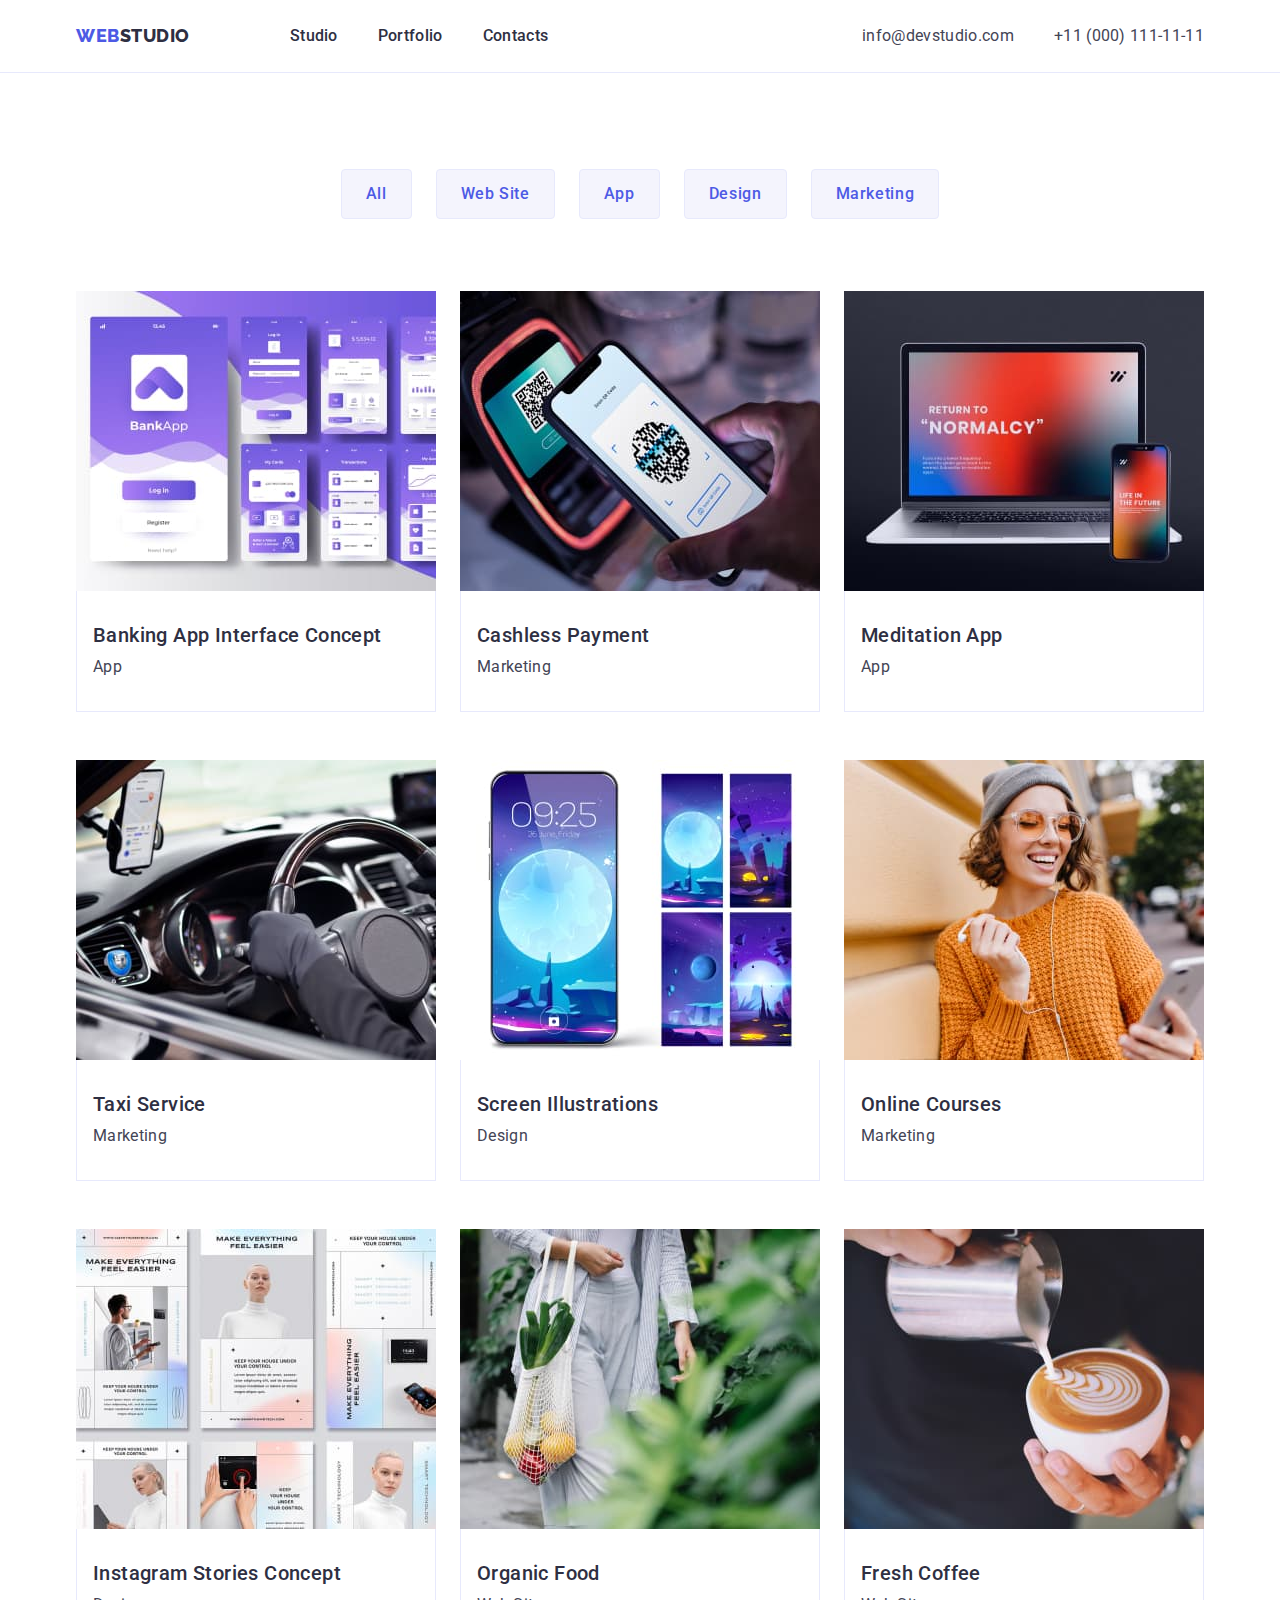
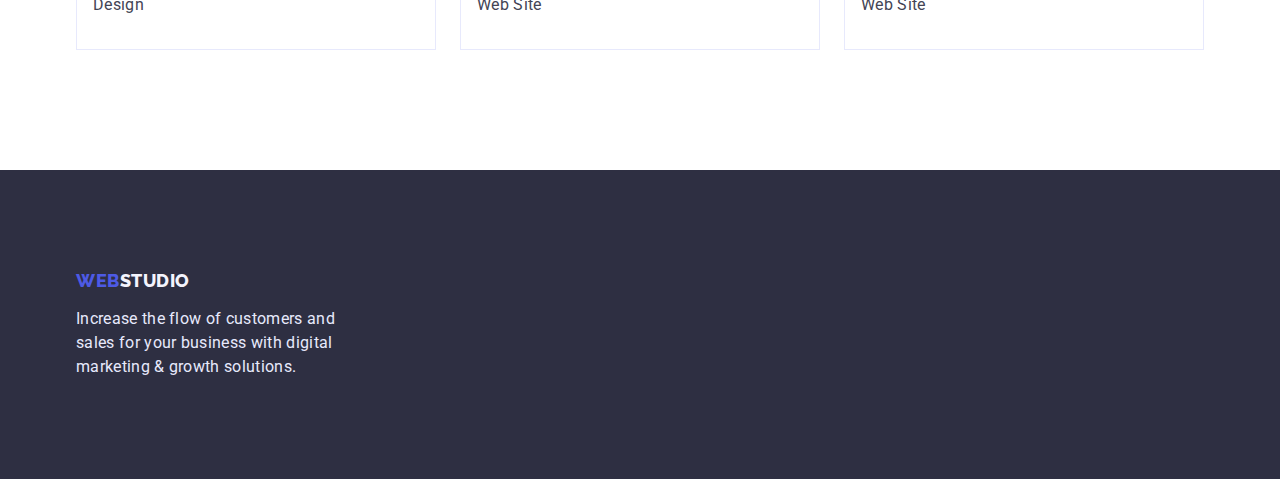
==== portfolio.html @ 63a677da "Add files via upload" ====
<!DOCTYPE html>
<html lang="en">

<head>
    <meta charset="UTF-8">
    <meta http-equiv="X-UA-Compatible" content="IE=edge">
    <meta name="viewport" content="width=device-width, initial-scale=1.0">
    <title>Портфоліо</title>
    <link rel="stylesheet" href="./css/modern-normalize.min.css">
    <link rel="stylesheet" href="./css/styles.css">
    <link rel="preconnect" href="https://fonts.googleapis.com">
    <link rel="preconnect" href="https://fonts.gstatic.com" crossorigin>
    <link href="https://fonts.googleapis.com/css2?family=Raleway:wght@800&family=Roboto:wght@400;500;700&display=swap"
        rel="stylesheet">
</head>

<body>
    <header class="header">
        <div class="header-div container">
            <nav class="navigation">
                <!-- Navigation -->
                <a href="./index.html" class="logo link">Web<span class="logo-span-header">Studio</span></a>
                <ul class="header-menu list">
                    <li><a class="nav-item link" href="./index.html">Studio</a></li>
                    <li><a class="nav-item link" href="./portfolio.html">Portfolio</a></li>
                    <li><a class="nav-item link" href="">Contacts</a></li>
                </ul>
            </nav>
            <!-- Contacts -->
            <address class="contacts">
                <ul class="contacts-list list">
                    <li><a class="contacts-item link" href="mailto:info@devstudio.com">info@devstudio.com</a></li>
                    <li><a class="contacts-item link" href="tel:+110001111111">+11 (000) 111-11-11</a></li>
                </ul>
            </address>
        </div>
    </header>
    <main>
        <section class="buttons">
            <div class="container">
                <h1 class="visually-hidden">.</h1>
                <ul class="button-list list">
                    <li>
                        <button class="button-list-item" type="button">All</button>
                    </li>
                    <li>
                        <button class="button-list-item" type="button">Web Site</button>
                    </li>
                    <li>
                        <button class="button-list-item" type="button">App</button>
                    </li>
                    <li>
                        <button class="button-list-item" type="button">Design</button>
                    </li>
                    <li>
                        <button class="button-list-item" type="button">Marketing</button>
                    </li>
                </ul>
                <ul class="examples-list list">
                    <li class="examples-list-item">
                        <a href="" class="link">
                            <img src="./images/img1.jpg" alt="picture">
                            <div class="examples-list-item-div">
                                <h2 class="principles-header examples-list-item-header">Banking App Interface Concept
                                </h2>
                                <p class="principles-paragraph">App</p>
                            </div>
                        </a>
                    </li>
                    <li class="examples-list-item">
                        <a href="" class="link">
                            <img src="./images/img2.jpg" alt="picture">
                            <div class="examples-list-item-div">
                                <h2 class="principles-header examples-list-item-header">Cashless Payment</h2>
                                <p class="principles-paragraph">Marketing</p>
                            </div>
                        </a>
                    </li>
                    <li class="examples-list-item">
                        <a href="" class="link">
                            <img src="./images/img3.jpg" alt="picture">
                            <div class="examples-list-item-div">
                                <h2 class="principles-header examples-list-item-header">Meditation App</h2>
                                <p class="principles-paragraph">App</p>
                            </div>
                        </a>
                    </li>
                    <li class="examples-list-item">
                        <a href="" class="link">
                            <img src="./images/img4.jpg" alt="picture">
                            <div class="examples-list-item-div">
                                <h2 class="principles-header examples-list-item-header">Taxi Service</h2>
                                <p class="principles-paragraph">Marketing</p>
                            </div>
                        </a>
                    </li>
                    <li class="examples-list-item">
                        <a href="" class="link">
                            <img src="./images/img5.jpg" alt="picture">
                            <div class="examples-list-item-div">
                                <h2 class="principles-header examples-list-item-header">Screen Illustrations</h2>
                                <p class="principles-paragraph">Design</p>
                            </div>
                        </a>
                    </li>
                    <li class="examples-list-item">
                        <a href="" class="link">
                            <img src="./images/img6.jpg" alt="picture">
                            <div class="examples-list-item-div">
                                <h2 class="principles-header examples-list-item-header">Online Courses</h2>
                                <p class="principles-paragraph">Marketing</p>
                            </div>
                        </a>
                    </li>
                    <li class="examples-list-item">
                        <a href="" class="link">
                            <img src="./images/img7.jpg" alt="picture">
                            <div class="examples-list-item-div">
                                <h2 class="principles-header examples-list-item-header">Instagram Stories Concept</h2>
                                <p class="principles-paragraph">Design</p>
                            </div>
                        </a>
                    </li>
                    <li class="examples-list-item">
                        <a href="" class="link">
                            <img src="./images/img8.jpg" alt="picture">
                            <div class="examples-list-item-div">
                                <h2 class="principles-header examples-list-item-header">Organic Food</h2>
                                <p class="principles-paragraph">Web Site</p>
                            </div>
                        </a>
                    </li>
                    <li class="examples-list-item">
                        <a href="" class="link">
                            <img src="./images/img9.jpg" alt="picture">
                            <div class="examples-list-item-div">
                                <h2 class="principles-header examples-list-item-header">Fresh Coffee</h2>
                                <p class="principles-paragraph">Web Site</p>
                            </div>
                        </a>
                    </li>
                </ul>
            </div>
        </section>
    </main>
    <footer class="footer">
        <div class="container">
            <a class="logo-footer link" href="./index.html">Web<span class="logo-span-footer">Studio</span></a>
            <p class="footer-paragraph">Increase the flow of customers and sales for your business with digital
                marketing & growth solutions.</p>
        </div>
    </footer>
</body>

</html>
---- css/styles.css ----
body {
    font-family: "Roboto", sans-serif;
    color: #434455;
    background-color: #FFFFFF;
}

h1,
h2,
h3,
h4,
h5,
h6,
p {
    margin: 0;
}

img {
    display: block;
    max-width: 100%;
    height: auto;
}

button {
    cursor: pointer;
    border: none;
    border-radius: 4 px;
}

ul,
ol {
    list-style: none;
    margin: 0;
    padding-left: 0;
}

a {
    text-decoration: none;
}

.container {
    width: 1158;
    padding: 0 15px;
    margin: 0 auto;
}

.section {
    padding-top: 120px;
    padding-bottom: 120px;
}

.visually-hidden {
    position: absolute;
    width: 1px;
    height: 1px;
    margin: -1px;
    border: 0;
    padding: 0;

    white-space: nowrap;
    clip-path: inset(100%);
    clip: rect(0 0 0 0);
    overflow: hidden;
}

:root {}

.logo {
    font-family: "Raleway", sans-serif;
    font-style: normal;
    font-weight: 800;
    font-size: 18px;
    line-height: 1.17;
    letter-spacing: 0.03em;
    text-transform: uppercase;
    color: #4d5ae5;
    margin-right: 76px;

}

.link {
    text-decoration: none;
}

.logo-span-header {
    color: #2e2f42;
}

.list {
    list-style: none;
    margin: 0;
    padding: 0;
}

.nav-item {
    font-weight: 500;
    font-size: 16px;
    line-height: 1.5;
    letter-spacing: 0.02em;
    color: #2e2f42;
    padding: 24px 0;
}

.link:hover {
    color: #404bbf;
}

.link:focus {
    color: #404bbf;
}

.contacts {
    font-style: normal;
    margin-left: auto;
}

.contacts-item {
    font-size: 16px;
    line-height: 24px;
    letter-spacing: 0.02em;
    color: #434455;
}

.contacts-item:hover {
    color: #404bbf
}

.contacts-item:focus {
    color: #404bbf
}

.service {
    background-color: #2e2f42;
    padding: 188px 0;

}

.service-name {
    font-size: 56px;
    line-height: 1.07;
    text-align: center;
    letter-spacing: 0.02em;
    color: #FFFFFF;
    max-width: 496px;
    margin: 0 auto;
    margin-bottom: 48px;
}

.service-button {
    background-color: #4D5AE5;
    font-family: "Roboto", sans-serif;
    font-style: normal;
    font-weight: 500;
    font-size: 16px;
    line-height: 24px;
    letter-spacing: 0.04em;
    color: #FFFFFF;
    cursor: pointer;
    display: block;
    min-width: 169px;
    height: 56px;
    border: none;
    background-color: #4d5ae5;
    border-radius: 4px;
    cursor: pointer;
    display: block;
    margin: 0 auto;
}

.service-button:hover {
    background-color: #404BBF
}

.service-button:focus {
    background-color: #404BBF
}

.principles-header {
    font-weight: 500;
    font-size: 20px;
    line-height: 1.2;
    letter-spacing: 0.02em;
    color: #2E2F42;
    margin-bottom: 8px;
}

.principles-paragraph {
    font-weight: 400;
    font-size: 16px;
    line-height: 1.5;
    letter-spacing: 0.02em;
    color: #434455;
}

.activity-header {
    font-size: 36px;
    line-height: 1.11;
    text-align: center;
    letter-spacing: 0.02em;
    text-transform: capitalize;
    color: #2e2f42;
    margin-bottom: 72px;
}

.team {
    background-color: #F4F4FD;
    padding: 120px 0;
}

.team-header {
    font-size: 36px;
    line-height: 1.11;
    text-align: center;
    letter-spacing: 0.02em;
    text-transform: capitalize;
    color: #2e2f42;
    margin-bottom: 72px;
}

.team-list-item {
    background-color: #FFFFFF;
    width: calc((100%-72px)/4);
    border-radius: 0px 0px 4px 4px;
}


.footer {
    background-color: #2e2f42;
    padding: 100px 0;
}

.logo-footer {
    font-family: "Raleway", sans-serif;
    font-style: normal;
    font-weight: 800;
    font-size: 18px;
    line-height: 1.17;
    letter-spacing: 0.03em;
    text-transform: uppercase;
    color: #4d5ae5;
    display: inline-block;
    margin-bottom: 16px;
}

.logo-span-footer {
    color: #f4f4fd;
}

.button-list-item {
    font-family: "Roboto", sans-serif;
    font-weight: 500;
    font-size: 16px;
    line-height: 1.5;
    letter-spacing: 0.04em;
    color: #4d5ae5;
    background-color: #F4F4FD;
    cursor: pointer;
    padding: 12px 24px;
    border: 1px solid #e7e9fc;
    border-radius: 4px;
}

.button-list-item:hover {
    color: #FFFFFF;
    background-color: #404BBF;
    border: 1px solid transparent;
}

.button-list-item:focus {
    color: #FFFFFF;
    background-color: #404BBF;
    border: 1px solid transparent;
}

.footer-paragraph {
    font-weight: 400;
    font-size: 16px;
    line-height: 24px;
    letter-spacing: 0.02em;
    color: #E7E9FC;
    max-width: 264px;
}



.header {
    border-bottom: 1px solid #e7e9fc;
}

.header-div {
    display: flex;
    align-items: center;
}

.container {
    width: 1158px;
    margin: 0 auto;
    padding: 0 15px;
}

.navigation {
    display: flex;
    align-items: center;
}

.header-menu {
    display: flex;
    gap: 40px;
    padding: 24px;
}

.contacts-list {
    display: flex;
    gap: 40px;
}

.principles {
    padding: 120px 0;
}

.principles-list {
    display: flex;
    gap: 24px;
    padding-left: 0;
}

.principles-list-item {
    width: calc((100% - 72px) / 4);
}

.activity {
    padding-bottom: 120px;
}

.activity-list {
    display: flex;
    gap: 24px;
}

.activity-list-item {
    width: calc((100%-48px)/3);
}

.team-list {
    display: flex;
    gap: 24px;
}

.team-list-item-div {
    padding: 32px 16px;
}

.team-list-item-header {
    text-align: center;
}

.team-list-item-paragraph {
    text-align: center;
}

.buttons {
    padding: 96px 0 120px;
}

.button-list {
    display: flex;
    justify-content: center;
    gap: 24px;
    margin-bottom: 72px;
}

.examples-list {
    display: flex;
    flex-wrap: wrap;
    column-gap: 24px;
    row-gap: 48px;
}

.examples-list-item {
    width: calc((100% - 48px) / 3);
}

.examples-list-item-div {
    padding: 32px 16px;
    border: 1px solid #e7e9fc;
    border-top: none;
}

.examples-list-item-header {
    margin-bottom: 8px;
}
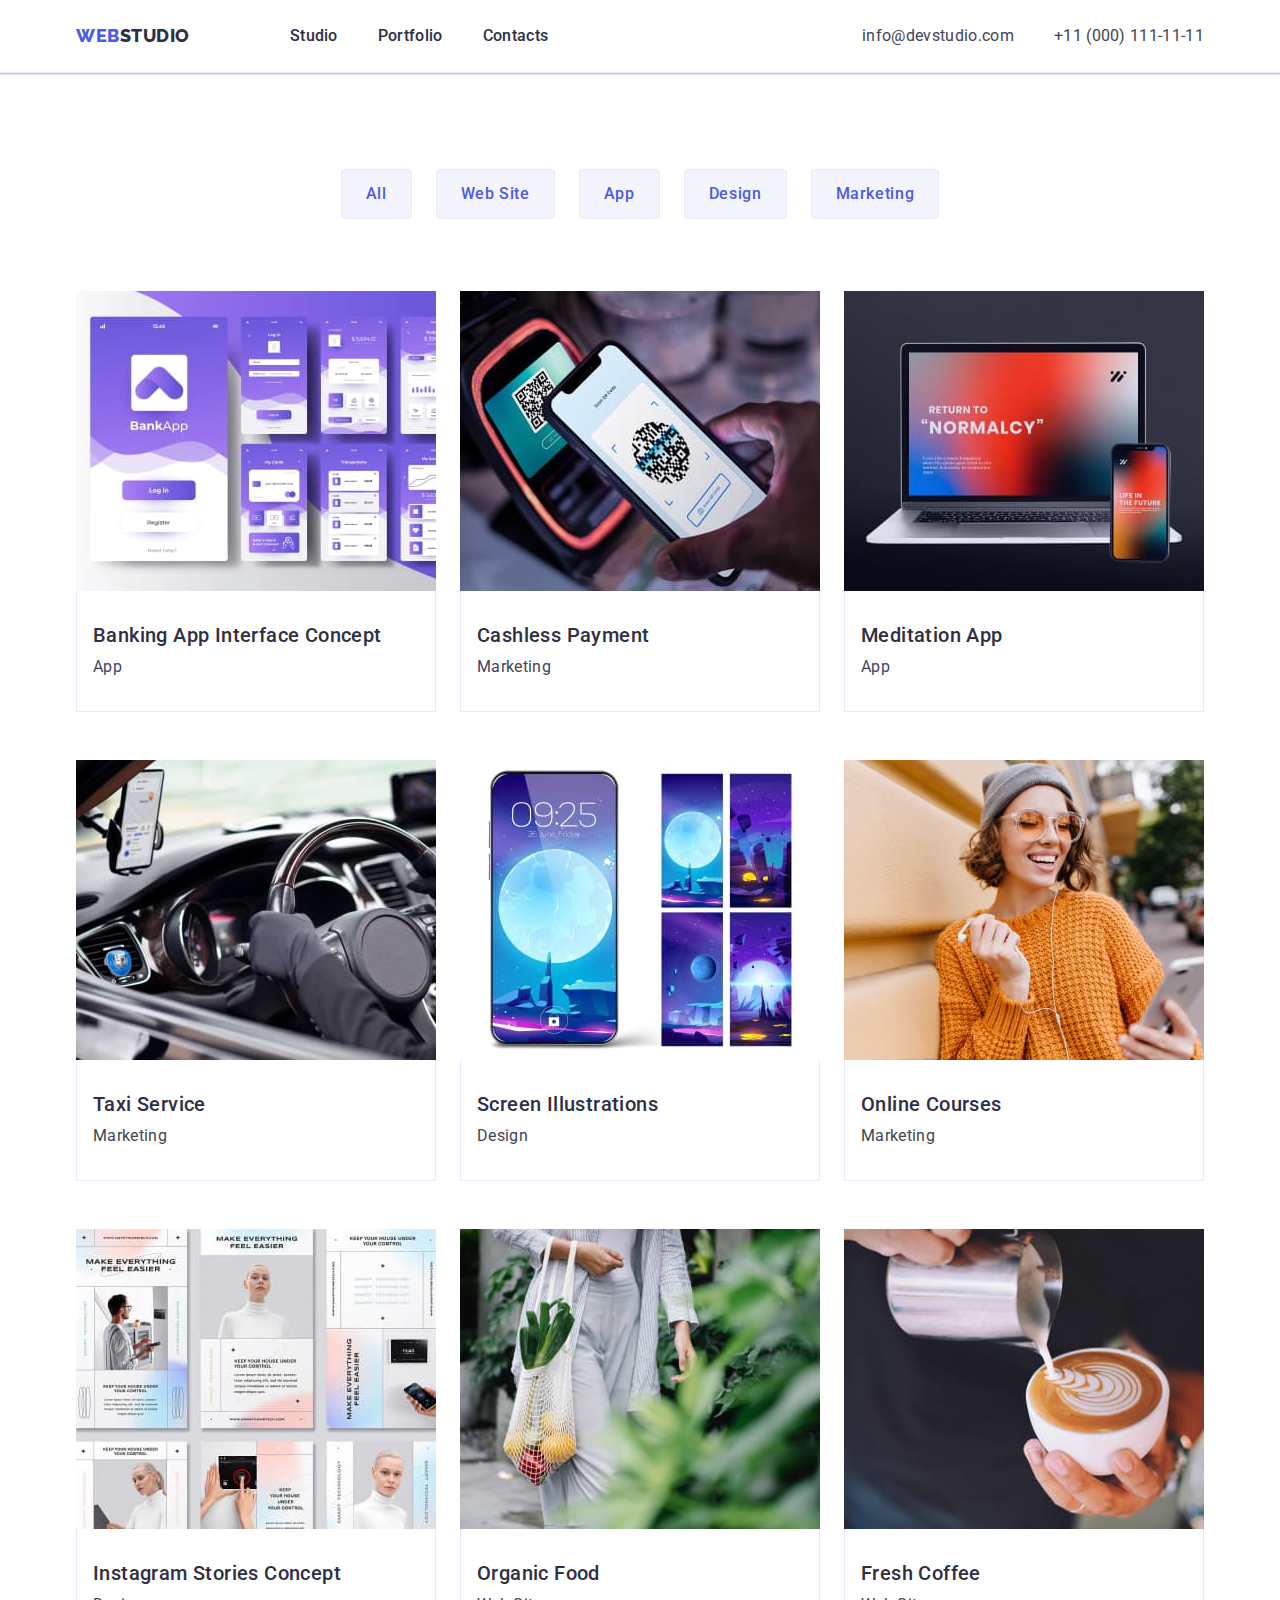
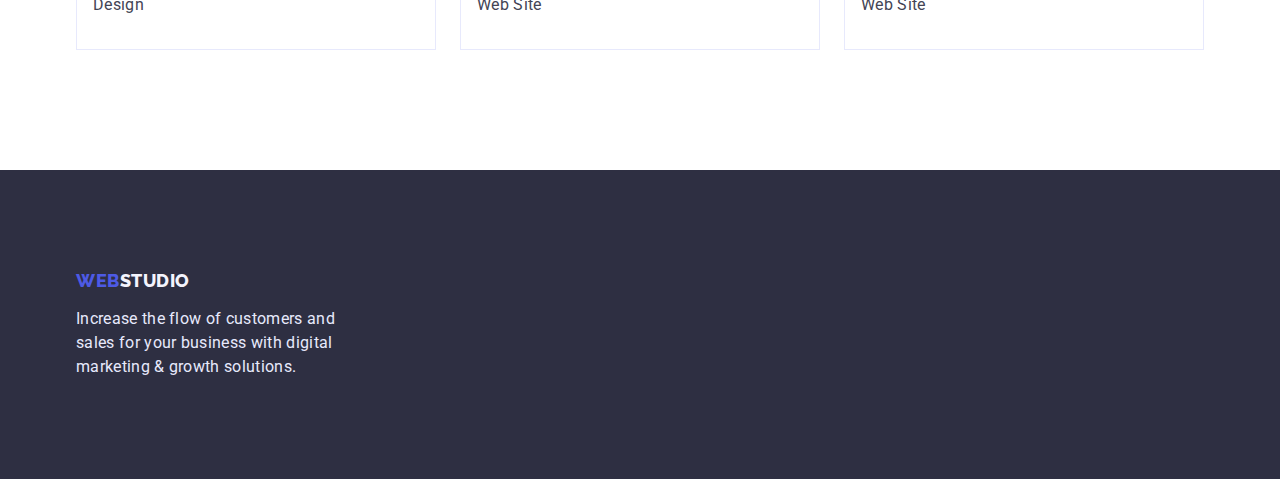
==== commit 9a38cb24: "Add files via upload" ====
--- a/portfolio.html
+++ b/portfolio.html
@@ -36,6 +36,7 @@
         </div>
     </header>
     <main>
+        <!-- Buttons -->
         <section class="buttons">
             <div class="container">
                 <h1 class="visually-hidden">.</h1>
@@ -56,9 +57,10 @@
                         <button class="button-list-item" type="button">Marketing</button>
                     </li>
                 </ul>
+                <!-- Examples -->
                 <ul class="examples-list list">
                     <li class="examples-list-item">
-                        <a href="" class="link">
+                        <a href="" class="examples-list-link link">
                             <img src="./images/img1.jpg" alt="picture">
                             <div class="examples-list-item-div">
                                 <h2 class="principles-header examples-list-item-header">Banking App Interface Concept
@@ -68,7 +70,7 @@
                         </a>
                     </li>
                     <li class="examples-list-item">
-                        <a href="" class="link">
+                        <a href="" class="examples-list-link link">
                             <img src="./images/img2.jpg" alt="picture">
                             <div class="examples-list-item-div">
                                 <h2 class="principles-header examples-list-item-header">Cashless Payment</h2>
@@ -77,7 +79,7 @@
                         </a>
                     </li>
                     <li class="examples-list-item">
-                        <a href="" class="link">
+                        <a href="" class="examples-list-link link">
                             <img src="./images/img3.jpg" alt="picture">
                             <div class="examples-list-item-div">
                                 <h2 class="principles-header examples-list-item-header">Meditation App</h2>
@@ -86,7 +88,7 @@
                         </a>
                     </li>
                     <li class="examples-list-item">
-                        <a href="" class="link">
+                        <a href="" class="examples-list-link link">
                             <img src="./images/img4.jpg" alt="picture">
                             <div class="examples-list-item-div">
                                 <h2 class="principles-header examples-list-item-header">Taxi Service</h2>
@@ -95,7 +97,7 @@
                         </a>
                     </li>
                     <li class="examples-list-item">
-                        <a href="" class="link">
+                        <a href="" class="examples-list-link link">
                             <img src="./images/img5.jpg" alt="picture">
                             <div class="examples-list-item-div">
                                 <h2 class="principles-header examples-list-item-header">Screen Illustrations</h2>
@@ -104,7 +106,7 @@
                         </a>
                     </li>
                     <li class="examples-list-item">
-                        <a href="" class="link">
+                        <a href="" class="examples-list-link link">
                             <img src="./images/img6.jpg" alt="picture">
                             <div class="examples-list-item-div">
                                 <h2 class="principles-header examples-list-item-header">Online Courses</h2>
@@ -113,7 +115,7 @@
                         </a>
                     </li>
                     <li class="examples-list-item">
-                        <a href="" class="link">
+                        <a href="" class="examples-list-link link">
                             <img src="./images/img7.jpg" alt="picture">
                             <div class="examples-list-item-div">
                                 <h2 class="principles-header examples-list-item-header">Instagram Stories Concept</h2>
@@ -122,7 +124,7 @@
                         </a>
                     </li>
                     <li class="examples-list-item">
-                        <a href="" class="link">
+                        <a href="" class="examples-list-link link">
                             <img src="./images/img8.jpg" alt="picture">
                             <div class="examples-list-item-div">
                                 <h2 class="principles-header examples-list-item-header">Organic Food</h2>
@@ -131,7 +133,7 @@
                         </a>
                     </li>
                     <li class="examples-list-item">
-                        <a href="" class="link">
+                        <a href="" class="examples-list-link link">
                             <img src="./images/img9.jpg" alt="picture">
                             <div class="examples-list-item-div">
                                 <h2 class="principles-header examples-list-item-header">Fresh Coffee</h2>
--- a/css/styles.css
+++ b/css/styles.css
@@ -131,7 +131,12 @@
 .service {
     background-color: #2e2f42;
     padding: 188px 0;
-
+    background-image: linear-gradient(rgba(46, 47, 66, 0.7),
+            rgba(46, 47, 66, 0.7)),
+        url(../images/people-office.png);
+    max-width: 1440px;
+    background-repeat: no-repeat;
+    background-size: cover;
 }
 
 .service-name {
@@ -220,6 +225,9 @@
     background-color: #FFFFFF;
     width: calc((100%-72px)/4);
     border-radius: 0px 0px 4px 4px;
+    box-shadow: 0px 1px 6px rgba(46, 47, 66, 0.08),
+        0px 1px 1px rgba(46, 47, 66, 0.16),
+        0px 2px 1px rgba(46, 47, 66, 0.08);
 }
 
 
@@ -263,12 +271,18 @@
     color: #FFFFFF;
     background-color: #404BBF;
     border: 1px solid transparent;
+    box-shadow: 0px 3px 1px rgba(0, 0, 0, 0.1),
+        0px 2px 1px rgba(0, 0, 0, 0.08),
+        0px 2px 2px rgba(0, 0, 0, 0.12);
 }
 
 .button-list-item:focus {
     color: #FFFFFF;
     background-color: #404BBF;
     border: 1px solid transparent;
+    box-shadow: 0px 3px 1px rgba(0, 0, 0, 0.1),
+        0px 2px 1px rgba(0, 0, 0, 0.08),
+        0px 2px 2px rgba(0, 0, 0, 0.12);
 }
 
 .footer-paragraph {
@@ -284,6 +298,9 @@
 
 .header {
     border-bottom: 1px solid #e7e9fc;
+    box-shadow: 0px 2px 1px rgba(46, 47, 66, 0.08),
+        0px 1px 1px rgba(46, 47, 66, 0.16),
+        0px 1px 6px rgba(46, 47, 66, 0.08);
 }
 
 .header-div {
@@ -387,4 +404,167 @@
 
 .examples-list-item-header {
     margin-bottom: 8px;
+}
+
+.icon-div {
+    display: flex;
+    align-items: center;
+    justify-content: center;
+    height: 112px;
+    background-color: #f4f4fd;
+    border-radius: 4px;
+    margin-bottom: 8px;
+}
+
+.icon-div-team {
+    padding: 32px 0;
+}
+
+.icon-div-team-list {
+    display: flex;
+    justify-content: center;
+    gap: 24px;
+}
+
+.icon-div-team-list-item {
+    width: 40px;
+    height: 40px;
+}
+
+.icon-div-team-list-link {
+    width: 100%;
+    height: 100%;
+    background-color: #4d5ae5;
+    border-radius: 50%;
+    display: flex;
+    align-items: center;
+    justify-content: center;
+
+}
+
+.icon-div-team-list-link:hover {
+    background-color: #404bbf;
+}
+
+.icon-div-team-list-link:focus {
+    background-color: #404bbf;
+}
+
+.icon-team {
+    fill: #f4f4fd;
+}
+
+.customers {
+    padding-top: 120px;
+    padding-bottom: 120px;
+}
+
+.customers-header {
+    font-size: 36px;
+    line-height: 1.1;
+    color: #2e2f42;
+    margin-bottom: 72px;
+}
+
+.customers-list {
+    display: flex;
+    gap: 24px;
+}
+
+.customers-list-item {
+    width: calc((100% - 120px) / 6);
+    height: 88px;
+}
+
+.customers-list-link {
+    width: 100%;
+    height: 100%;
+    border: 1px solid #8e8f99;
+    border-radius: 4px;
+    display: flex;
+    align-items: center;
+    justify-content: center;
+    color: #8e8f99;
+    ;
+}
+
+.customers-list-link:hover {
+    border-color: #404bbf;
+    color: #404bbf;
+}
+
+.customers-list-link:focus {
+    border-color: #404bbf;
+    color: #404bbf;
+}
+
+.icon-customers {
+    fill: currentColor;
+}
+
+.footer-div {
+    display: flex;
+    align-items: baseline;
+
+}
+
+.footer-logo-div {
+    margin-right: 120px;
+}
+
+.footer-socialmedia-paragraph {
+    font-weight: 500;
+    font-size: 16px;
+    line-height: 1.5;
+    letter-spacing: 0.02em;
+    color: #FFFFFF;
+    margin-bottom: 16px;
+}
+
+.footer-list {
+    display: flex;
+    gap: 16px;
+}
+
+.footer-list-item {
+    width: 40px;
+    height: 40px;
+}
+
+.footer-list-link {
+    width: 100%;
+    height: 100%;
+    background-color: #4d5ae5;
+    border-radius: 50%;
+    display: flex;
+    align-items: center;
+    justify-content: center;
+}
+
+.footer-list-link:hover {
+    background-color: #31d0aa;
+}
+
+.footer-list-link:focus {
+    background-color: #31d0aa;
+}
+
+.footer-icon {
+    fill: #f4f4fd;
+}
+
+.examples-list-link {
+    display: block;
+}
+
+.examples-list-link:hover {
+    box-shadow: 0px 1px 6px rgba(46, 47, 66, 0.08),
+        0px 1px 1px rgba(46, 47, 66, 0.16),
+        0px 2px 1px rgba(46, 47, 66, 0.08);
+}
+
+.examples-list-link:focus {
+    box-shadow: 0px 1px 6px rgba(46, 47, 66, 0.08),
+        0px 1px 1px rgba(46, 47, 66, 0.16),
+        0px 2px 1px rgba(46, 47, 66, 0.08);
 }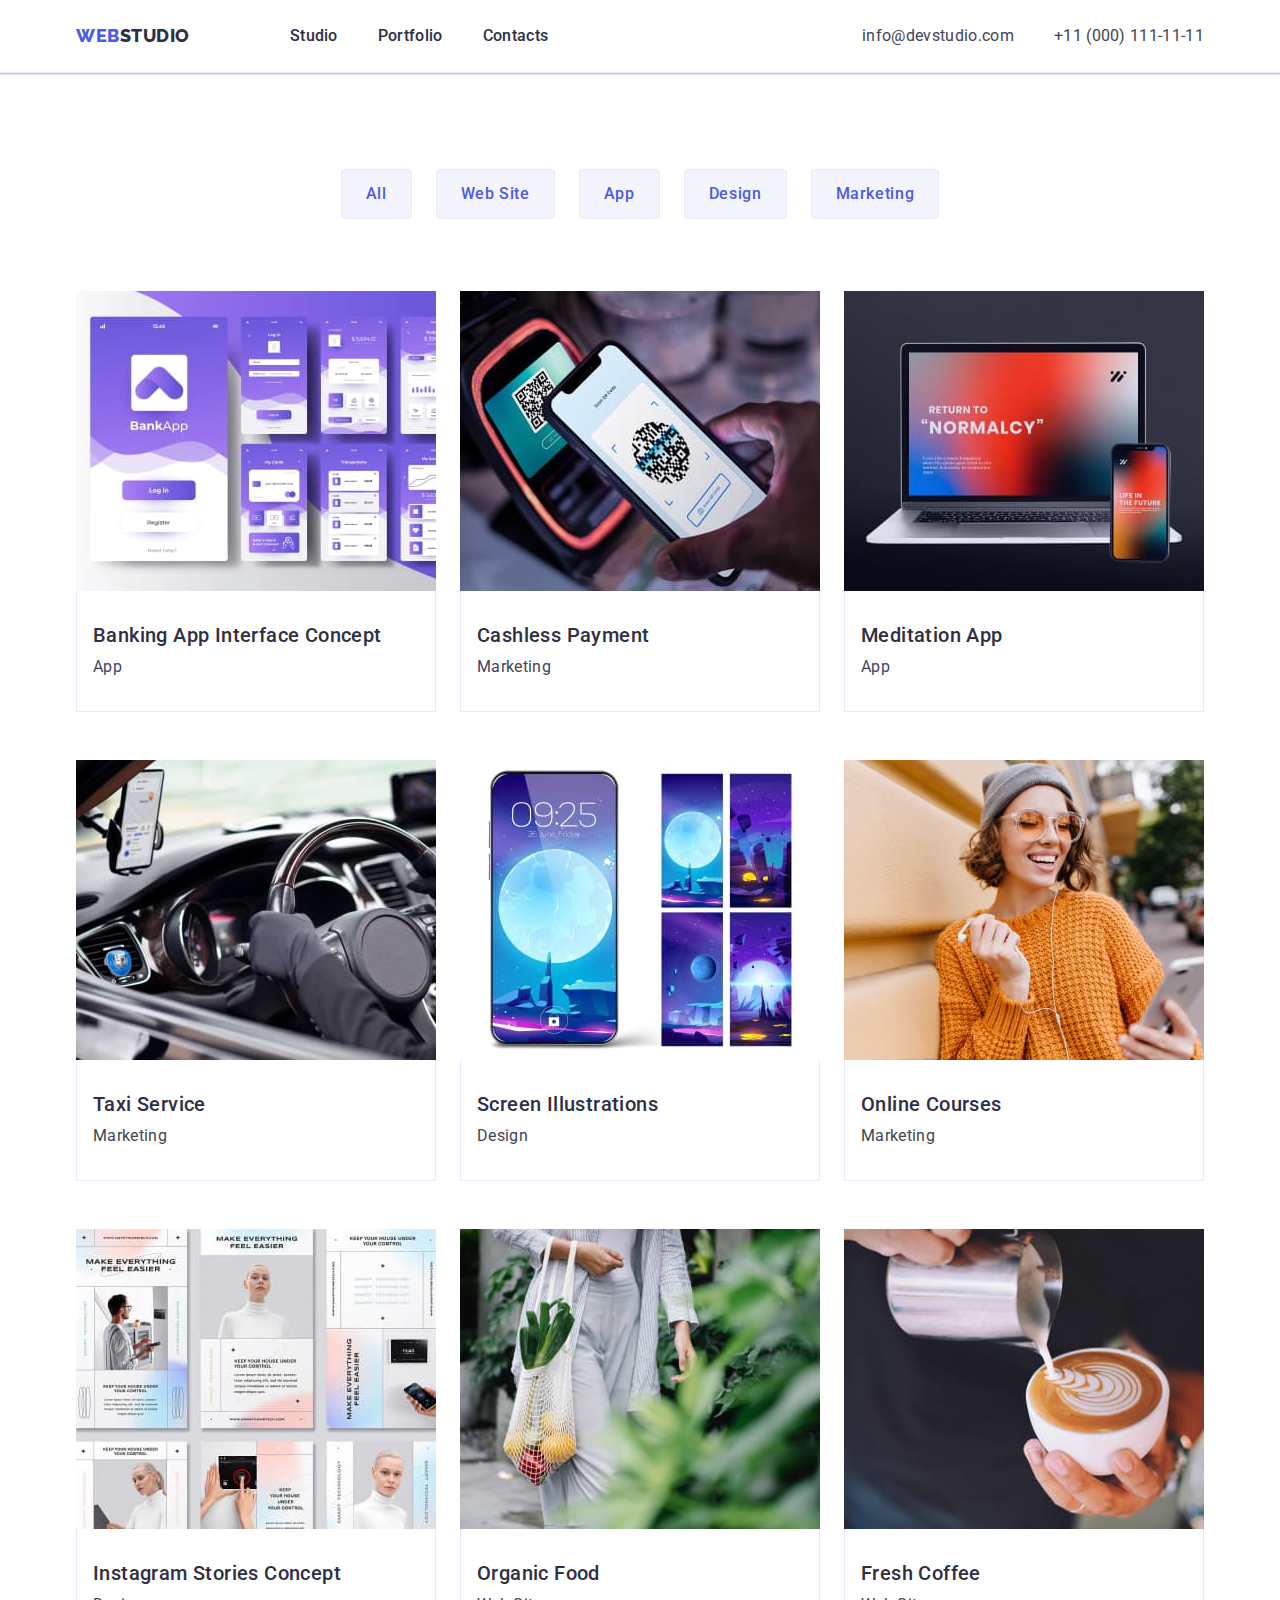
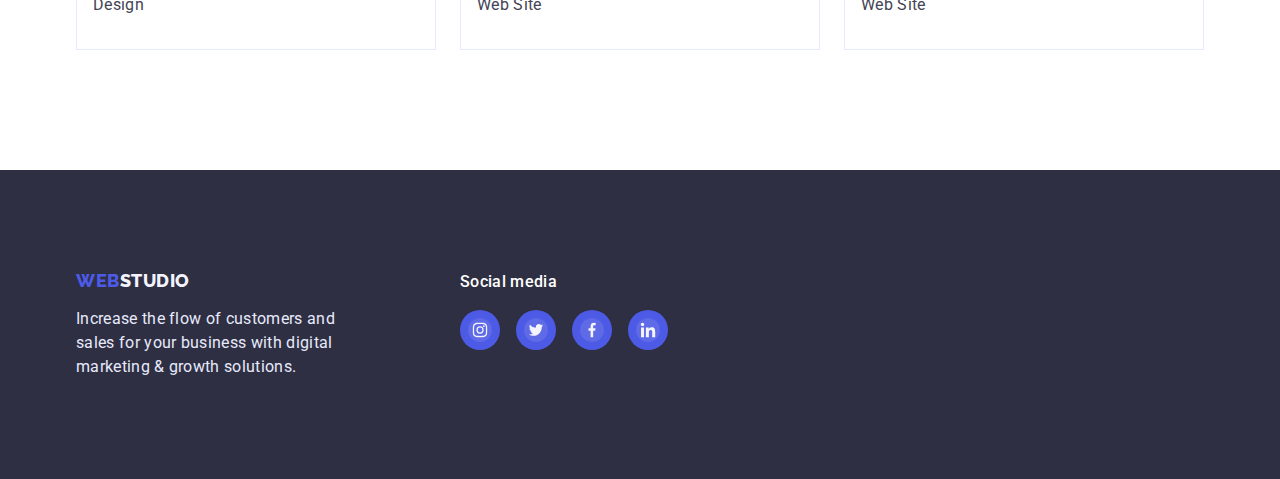
==== commit 06225664: "Add files via upload" ====
--- a/portfolio.html
+++ b/portfolio.html
@@ -146,10 +146,45 @@
         </section>
     </main>
     <footer class="footer">
-        <div class="container">
-            <a class="logo-footer link" href="./index.html">Web<span class="logo-span-footer">Studio</span></a>
-            <p class="footer-paragraph">Increase the flow of customers and sales for your business with digital
-                marketing & growth solutions.</p>
+        <div class="container footer-div">
+            <div class="footer-logo-div">
+                <a class="logo-footer link" href="./index.html">Web<span class="logo-span-footer">Studio</span></a>
+                <p class="footer-paragraph">Increase the flow of customers and sales for your business with digital
+                    marketing & growth solutions.</p>
+            </div>
+            <div class="footer-socialmedia-div">
+                <p class="footer-socialmedia-paragraph">Social media</p>
+                <ul class="footer-list">
+                    <li class="footer-list-item">
+                        <a class="footer-list-link" href="">
+                            <svg class="footer-icon" width="24" height="24">
+                                <use href="./images/icons.svg#icon-Ellipse1"></use>
+                            </svg>
+                        </a>
+                    </li>
+                    <li class="footer-list-item">
+                        <a class="footer-list-link" href="">
+                            <svg class="footer-icon" width="24" height="24">
+                                <use href="./images/icons.svg#icon-Ellipse-11"></use>
+                            </svg>
+                        </a>
+                    </li>
+                    <li class="footer-list-item">
+                        <a class="footer-list-link" href="">
+                            <svg class="footer-icon" width="24" height="24">
+                                <use href="./images/icons.svg#icon-Ellipse-21"></use>
+                            </svg>
+                        </a>
+                    </li>
+                    <li class="footer-list-item">
+                        <a class="footer-list-link" href="">
+                            <svg class="footer-icon" width="24" height="24">
+                                <use href="./images/icons.svg#icon-Ellipse-31"></use>
+                            </svg>
+                        </a>
+                    </li>
+                </ul>
+            </div>
         </div>
     </footer>
 </body>
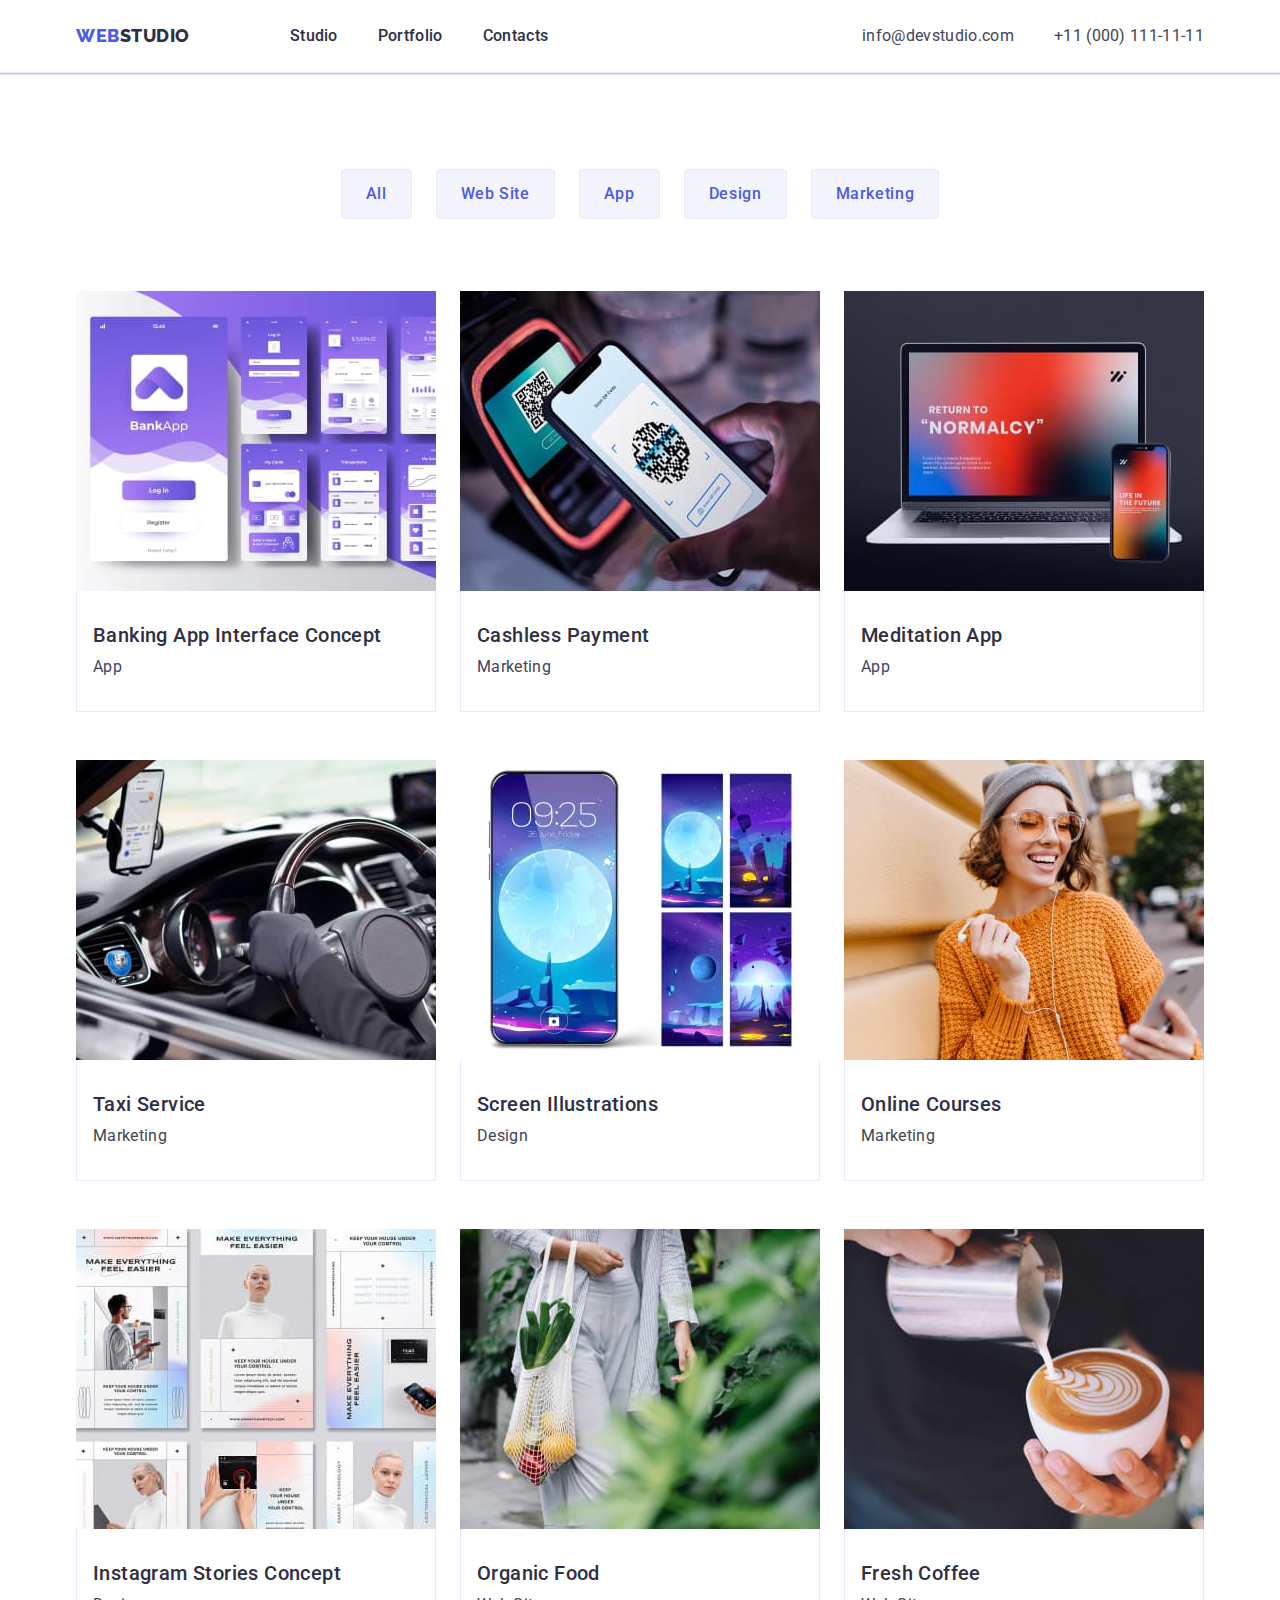
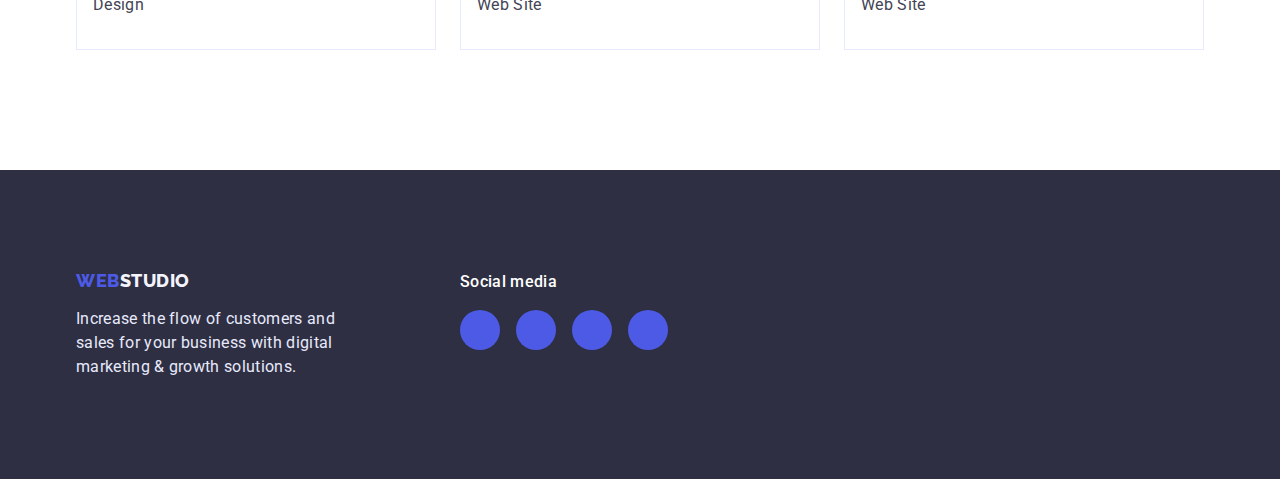
==== commit 5b19ab78: "Add files via upload" ====
--- a/portfolio.html
+++ b/portfolio.html
@@ -158,28 +158,28 @@
                     <li class="footer-list-item">
                         <a class="footer-list-link" href="">
                             <svg class="footer-icon" width="24" height="24">
-                                <use href="./images/icons.svg#icon-Ellipse1"></use>
+                                <use href="./images/icons.svg#icon-instagram"></use>
                             </svg>
                         </a>
                     </li>
                     <li class="footer-list-item">
                         <a class="footer-list-link" href="">
                             <svg class="footer-icon" width="24" height="24">
-                                <use href="./images/icons.svg#icon-Ellipse-11"></use>
+                                <use href="./images/icons.svg#icon-twitter"></use>
                             </svg>
                         </a>
                     </li>
                     <li class="footer-list-item">
                         <a class="footer-list-link" href="">
                             <svg class="footer-icon" width="24" height="24">
-                                <use href="./images/icons.svg#icon-Ellipse-21"></use>
+                                <use href="./images/icons.svg#icon-facebook"></use>
                             </svg>
                         </a>
                     </li>
                     <li class="footer-list-item">
                         <a class="footer-list-link" href="">
                             <svg class="footer-icon" width="24" height="24">
-                                <use href="./images/icons.svg#icon-Ellipse-31"></use>
+                                <use href="./images/icons.svg#iicon-linkedin"></use>
                             </svg>
                         </a>
                     </li>
--- a/css/styles.css
+++ b/css/styles.css
@@ -133,10 +133,13 @@
     padding: 188px 0;
     background-image: linear-gradient(rgba(46, 47, 66, 0.7),
             rgba(46, 47, 66, 0.7)),
-        url(../images/people-office.png);
+        url(../images/img-name.jpg);
     max-width: 1440px;
     background-repeat: no-repeat;
+    background-position: center;
     background-size: cover;
+    height: 600px;
+    margin: 0 auto;
 }
 
 .service-name {
@@ -416,14 +419,11 @@
     margin-bottom: 8px;
 }
 
-.icon-div-team {
-    padding: 32px 0;
-}
-
 .icon-div-team-list {
     display: flex;
     justify-content: center;
     gap: 24px;
+    padding-top: 8px;
 }
 
 .icon-div-team-list-item {
@@ -461,7 +461,7 @@
 
 .customers-header {
     font-size: 36px;
-    line-height: 1.1;
+    line-height: 1.11;
     color: #2e2f42;
     margin-bottom: 72px;
 }
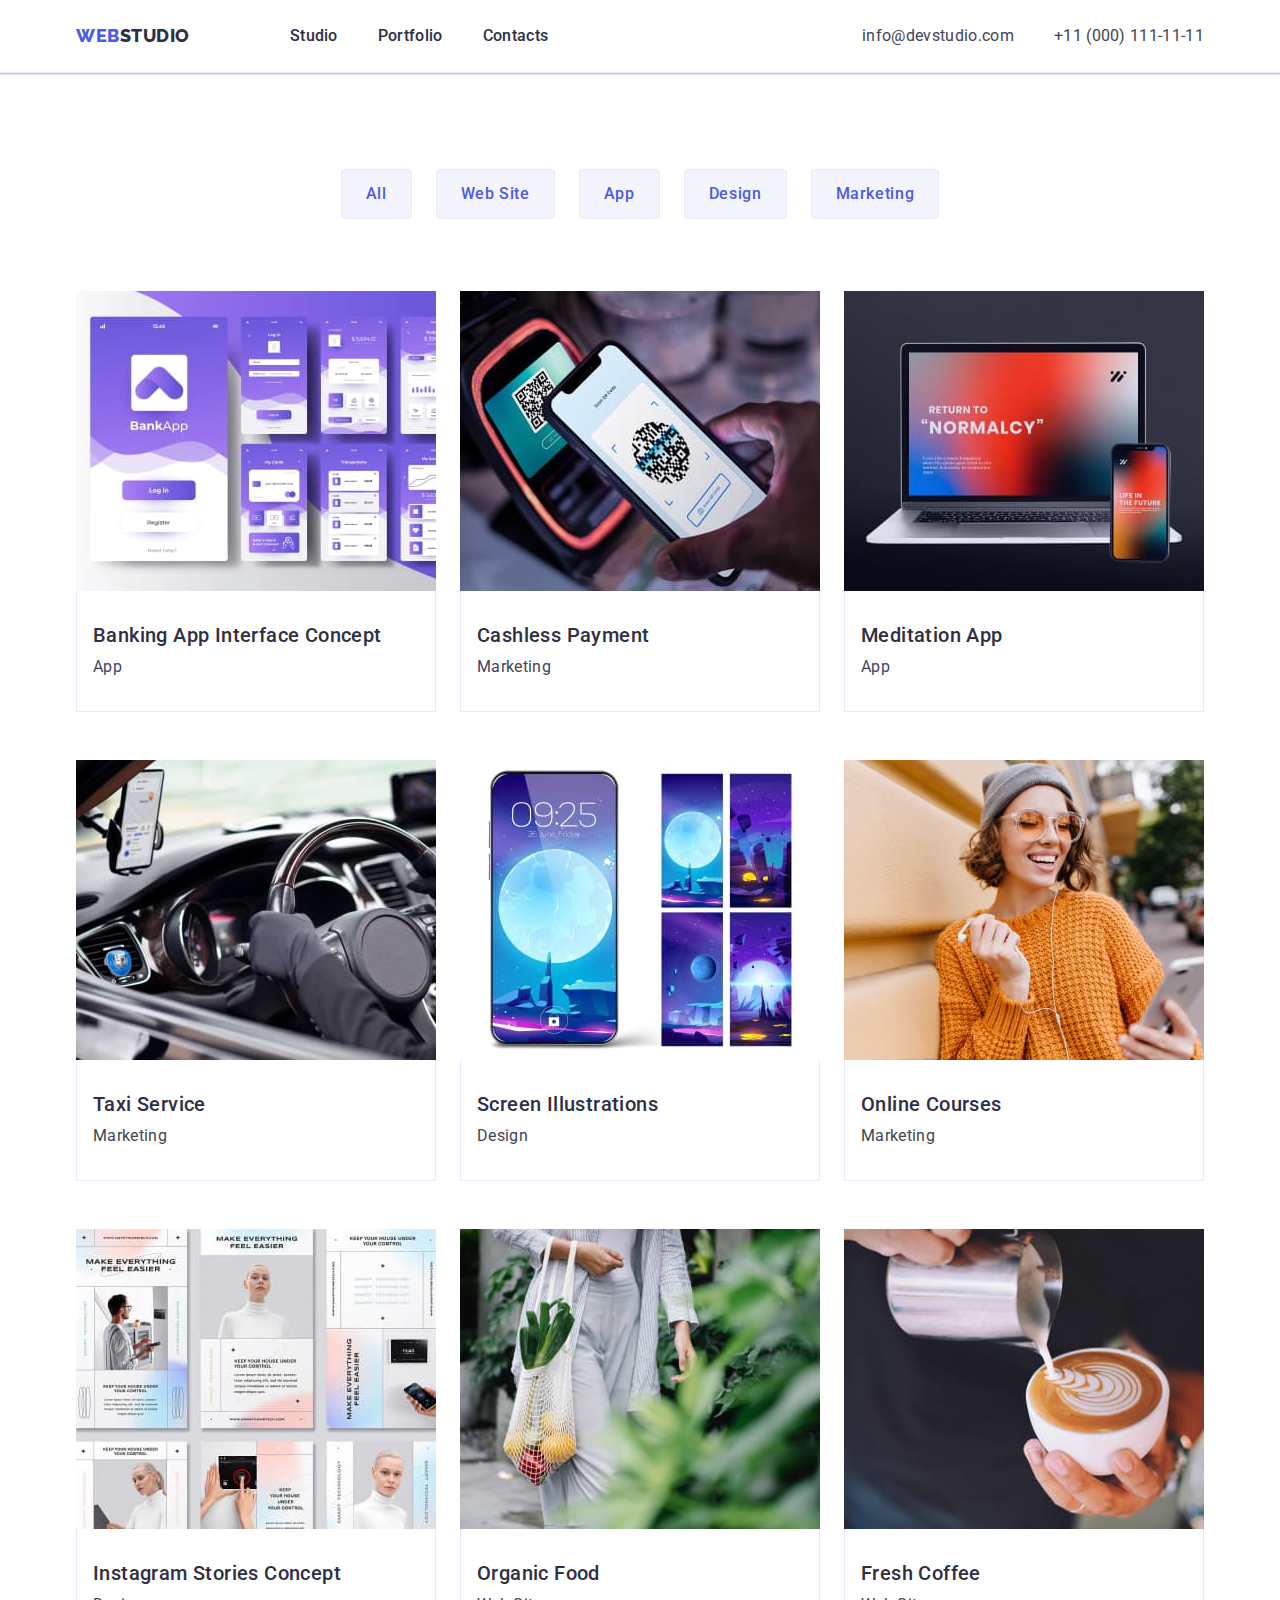
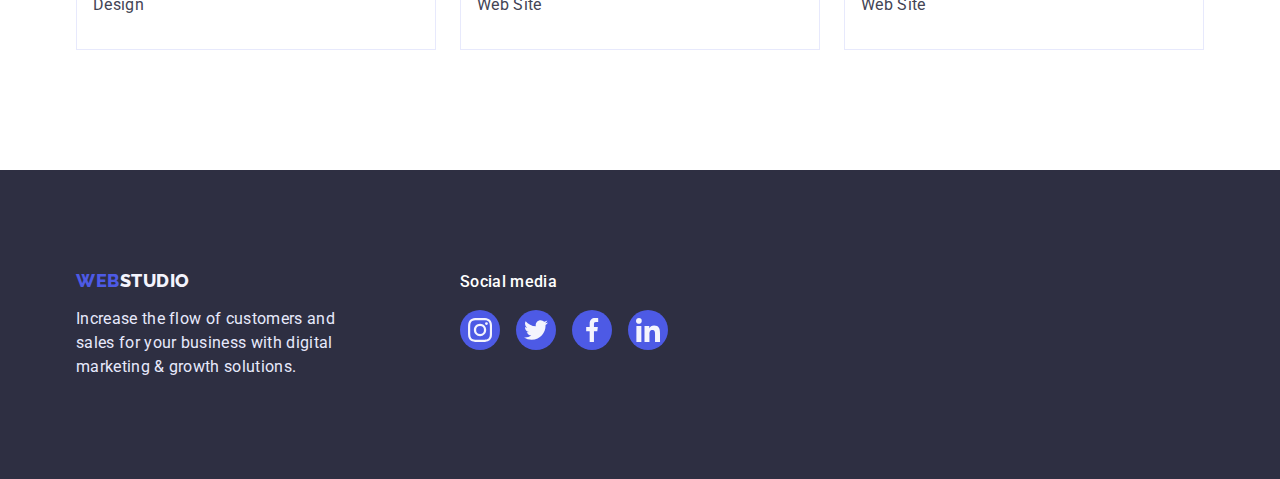
==== commit 5d4e9c65: "Add files via upload" ====
--- a/portfolio.html
+++ b/portfolio.html
@@ -179,7 +179,7 @@
                     <li class="footer-list-item">
                         <a class="footer-list-link" href="">
                             <svg class="footer-icon" width="24" height="24">
-                                <use href="./images/icons.svg#iicon-linkedin"></use>
+                                <use href="./images/icons.svg#icon-linkedin"></use>
                             </svg>
                         </a>
                     </li>
